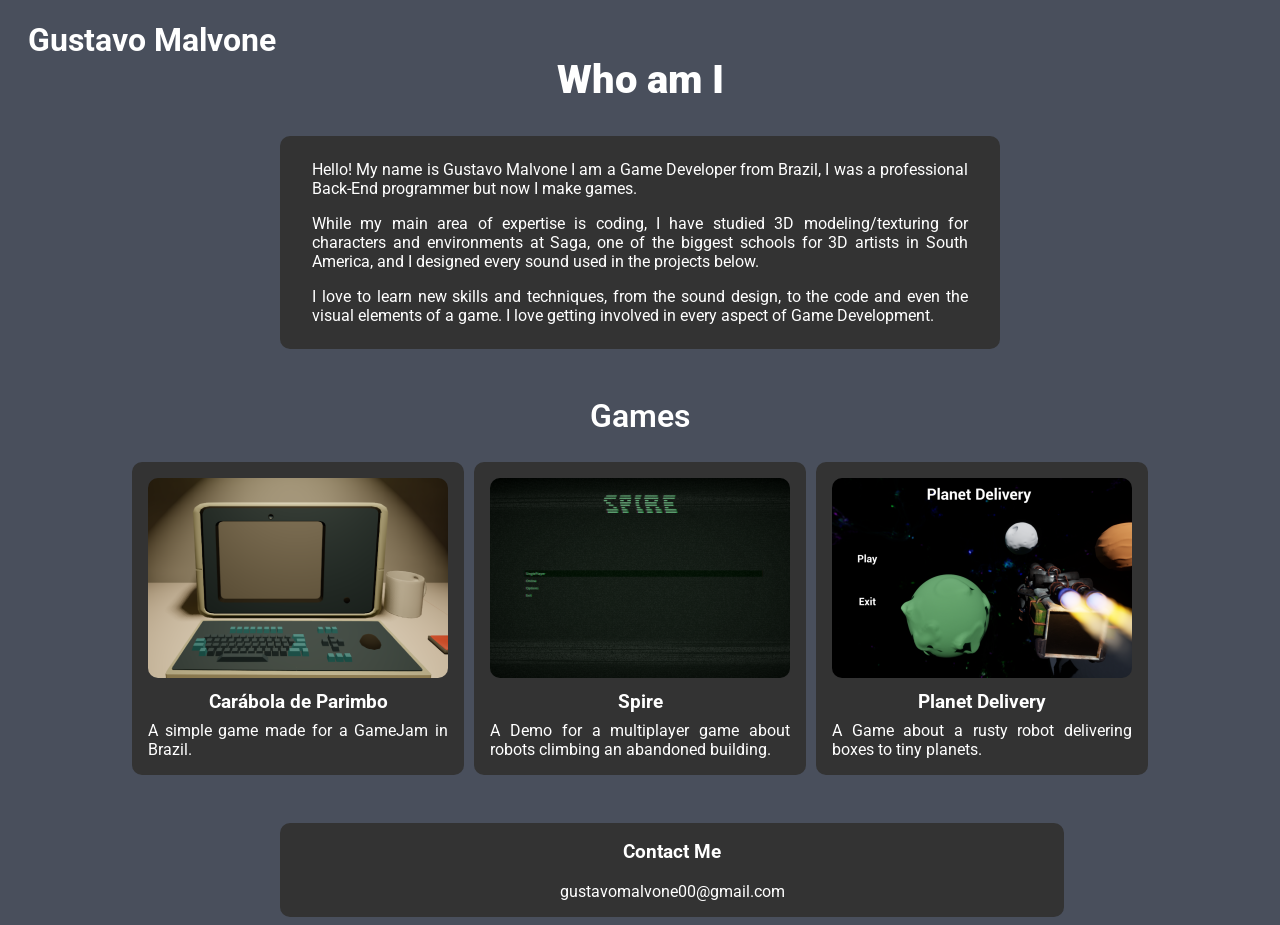
==== index.html @ 4cc210ec "initial commit" ====
<!DOCTYPE html>
<html lang="en">
  <head>
    <link rel="preconnect" href="https://fonts.googleapis.com">
    <link rel="preconnect" href="https://fonts.gstatic.com" crossorigin>
    <link href="https://fonts.googleapis.com/css2?family=League+Gothic&family=Roboto:ital,wght@0,100..900;1,100..900&display=swap" rel="stylesheet">

    <meta charset="UTF-8">
    <meta name="viewport" content="width=device-width, initial-scale=1.0">
    <meta http-equiv="X-UA-Compatible" content="ie=edge">
    <title>Poprtifolio</title>
    <link rel="stylesheet" href="style.css">
  </head>
  <body>
      <header>
          <h1> <a href="index.html">Gustavo Malvone</a> </h1>
      </header>
      <main>
        <div class="content">
            <section>
                  <h1 class="main-heading">Who am I</h1>
                <div  class="text-block">
                    <p>Hello! My name is Gustavo Malvone I am a Game Developer from Brazil, I was a professional Back-End programmer but now I make games.</p>
                    <p>While my main area of expertise is coding, I have studied 3D modeling/texturing for characters and environments at Saga, 
                        one of the biggest schools for 3D artists in South America, and I designed every sound used in the projects below.</p>
                    <p>I love to learn new skills and techniques, from the sound design, to the code and even the visual elements of a game.
                        I love getting involved in every aspect of Game Development.</p>                
                </div>
            </section>
            <section>
                <h2 class="sub-heading">Games</h2>
                <div class="cards">
                <div class="card">
                    <a href="carabola-de-parimbo.html"> 
                        <img
                            src="imgs\Parimbo_card.png"
                            alt="A 3D computer lit from above"
                        />
                        <div class="card-heading">Carábola de Parimbo</div>
                        <div class="card-body">A simple game made for a GameJam in Brazil.</div>
                    </a>
                </div>
                <div class="card">
                    <a href="spire.html"> 
                        <img
                            src="imgs\Spire_card.png"
                            alt="A 3D computer lit from above"
                        />
                        <div class="card-heading">Spire</div>
                        <div class="card-body">A Demo for a multiplayer game about robots climbing an abandoned building.</div>
                    </a>
                </div>
                <div class="card">
                    <a href="planet_delivery.html"> 
                        <img
                            src="imgs\Delivery_card.png"
                            alt="A Game Menu with a ship and planets as a background"
                        />
                        <div class="card-heading">Planet Delivery</div>
                        <div class="card-body">A Game about a rusty robot delivering boxes to tiny planets.</div>
                    </a>
                </div>
                </div>
            </section>
        </div>
        <footer class="contact">
            <h3> Contact Me</h3>
            <p>gustavomalvone00@gmail.com</p>
        </footer>
    </main>
  </body>
</html>
---- style.css ----
/* base */

:root {
    --text-block-color: #333333;
}

body {
    color: white;
    font-family: Roboto, sans-serif;
    background-color: #494f5c;
}

a {
    color: inherit;
    text-decoration: inherit;
}

/* components */

main {
    width: 720px;
    margin: 0 auto;
    text-align:  justify;
    min-height: 98vh;
    display: flex;
    flex-direction: column;
    justify-content: space-between;
}

header {
    position: fixed;
    top: 0;
    width: 100%;
    padding-left: 20px;
}

footer {
    width: 100%;
}

h1.main-heading {
    text-align: center;
    font-weight: 900;
    font-size: 2.5rem;
}

h2.sub-heading {
    text-align: center;
    font-weight: 600;
    font-size: 2rem;
}

section {
    margin: 3rem 0;
}

/* div components */

.text-block {
    background-color: var(--text-block-color);
    padding: 0.5rem 2rem;
    border-radius: 10px;
}

.cards {
    display: flex;
    gap: 10px;
    justify-content: center;
    /* flex-wrap: wrap; */
}

.card {
    background-color: var(--text-block-color);
    padding: 1rem;
    border-radius: 10px;
    display: block;
    max-width: 300px;
    text-align: center;
}

.card img {
    max-width: 300px;
    border-radius: 10px;
}

.card-heading {
    font-size: 1.2rem;
    font-weight: bolder;
    margin: 0.5rem 0;
}

.card-body {
    text-align:  justify;
}

.contact {
    text-align:  center;
    background-color: var(--text-block-color);
    border-radius: 10px;
    padding: 0rem 2rem;
}

.album {
    display: flex;
    justify-content: center;
    flex-wrap: wrap;
    align-items: center;
    row-gap: 50px;
}

.album-item {
    flex-grow: 1;
    display: flex;
    align-items: center;
    justify-content: center;
}

.album-item img {
    max-width: 500px;
    border-radius: 5px;
}

main.album {
    width: 70%;
    margin: 0 auto;
    text-align:  justify;
    min-height: 98vh;
    display: flex;
    flex-direction: column;
    justify-content: space-between;
}

.center {
    display: flex;
    align-items: center;
    justify-content: center;
}

.game-text-small{
    width: 60%;
}
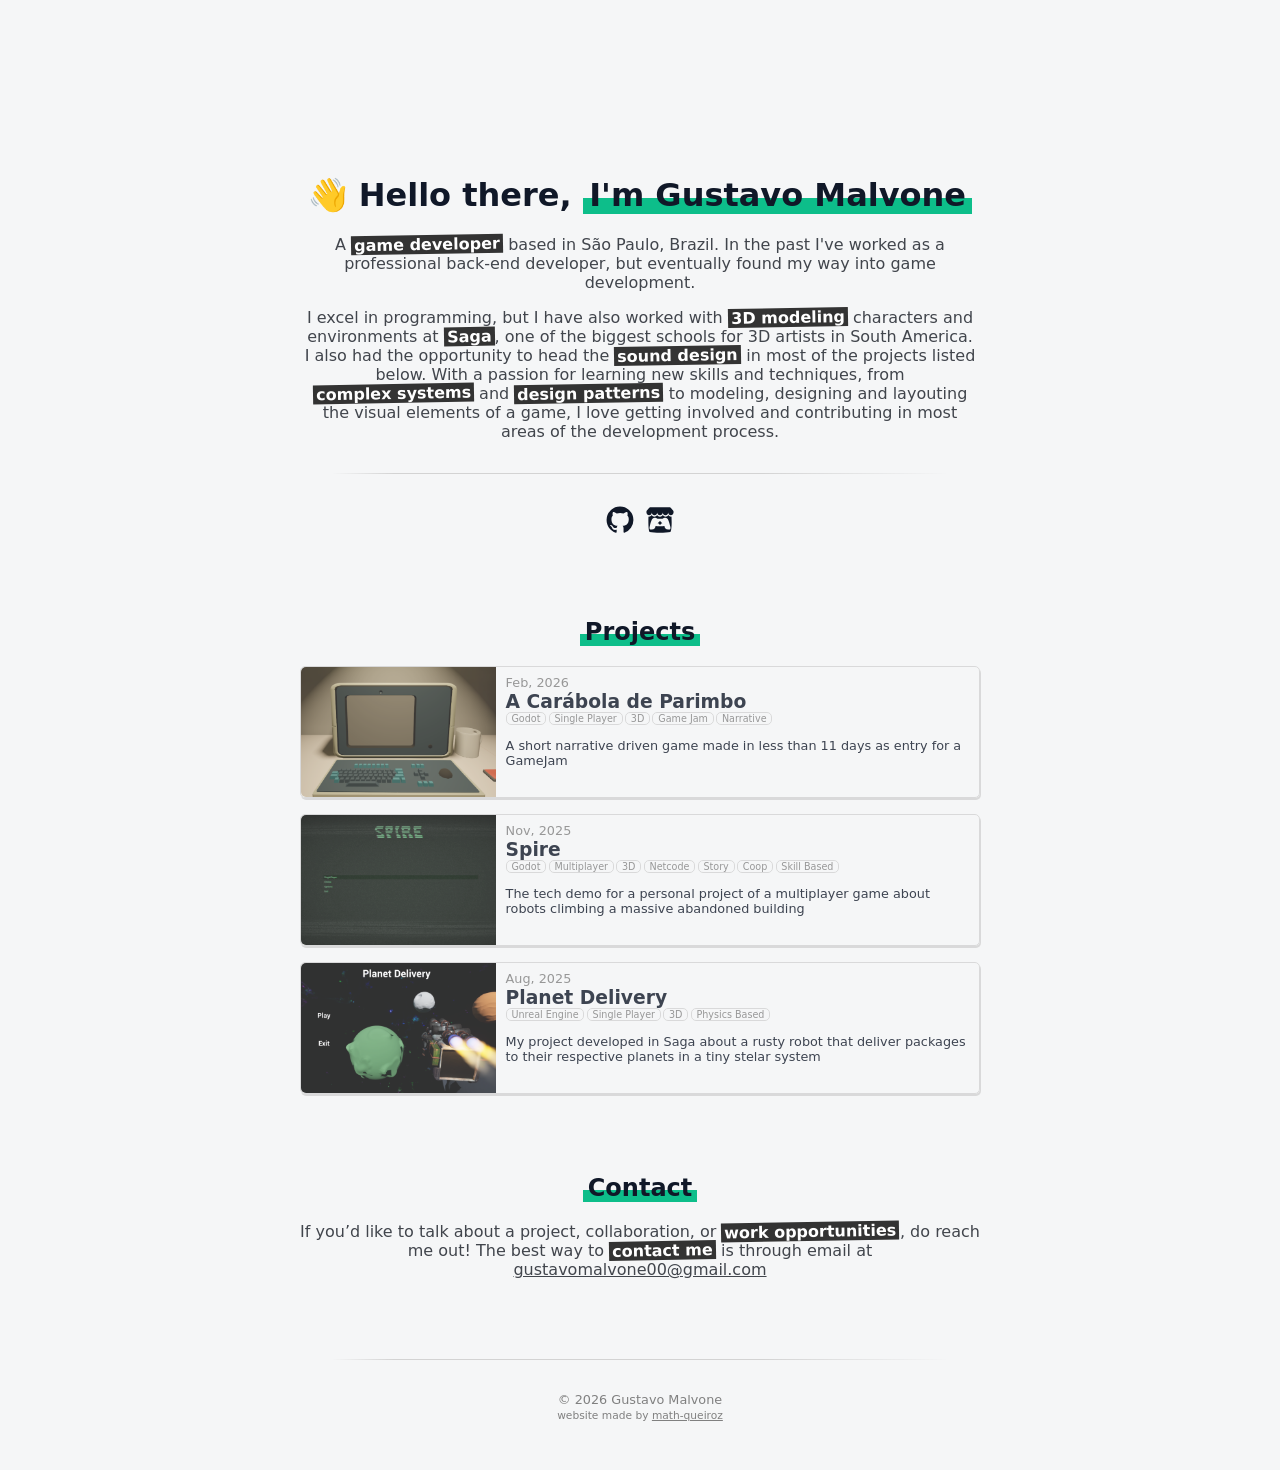
==== commit 16301ad5: "feat: new style made by math-queiroz" ====
--- a/index.html
+++ b/index.html
@@ -1,72 +1,123 @@
 <!DOCTYPE html>
-<html lang="en">
-  <head>
-    <link rel="preconnect" href="https://fonts.googleapis.com">
-    <link rel="preconnect" href="https://fonts.gstatic.com" crossorigin>
-    <link href="https://fonts.googleapis.com/css2?family=League+Gothic&family=Roboto:ital,wght@0,100..900;1,100..900&display=swap" rel="stylesheet">
+<html lang="en-us">
 
-    <meta charset="UTF-8">
-    <meta name="viewport" content="width=device-width, initial-scale=1.0">
-    <meta http-equiv="X-UA-Compatible" content="ie=edge">
-    <title>Poprtifolio</title>
-    <link rel="stylesheet" href="style.css">
-  </head>
-  <body>
-      <header>
-          <h1> <a href="index.html">Gustavo Malvone</a> </h1>
-      </header>
-      <main>
-        <div class="content">
-            <section>
-                  <h1 class="main-heading">Who am I</h1>
-                <div  class="text-block">
-                    <p>Hello! My name is Gustavo Malvone I am a Game Developer from Brazil, I was a professional Back-End programmer but now I make games.</p>
-                    <p>While my main area of expertise is coding, I have studied 3D modeling/texturing for characters and environments at Saga, 
-                        one of the biggest schools for 3D artists in South America, and I designed every sound used in the projects below.</p>
-                    <p>I love to learn new skills and techniques, from the sound design, to the code and even the visual elements of a game.
-                        I love getting involved in every aspect of Game Development.</p>                
-                </div>
-            </section>
-            <section>
-                <h2 class="sub-heading">Games</h2>
-                <div class="cards">
-                <div class="card">
-                    <a href="carabola-de-parimbo.html"> 
-                        <img
-                            src="imgs\Parimbo_card.png"
-                            alt="A 3D computer lit from above"
-                        />
-                        <div class="card-heading">Carábola de Parimbo</div>
-                        <div class="card-body">A simple game made for a GameJam in Brazil.</div>
-                    </a>
-                </div>
-                <div class="card">
-                    <a href="spire.html"> 
-                        <img
-                            src="imgs\Spire_card.png"
-                            alt="A 3D computer lit from above"
-                        />
-                        <div class="card-heading">Spire</div>
-                        <div class="card-body">A Demo for a multiplayer game about robots climbing an abandoned building.</div>
-                    </a>
-                </div>
-                <div class="card">
-                    <a href="planet_delivery.html"> 
-                        <img
-                            src="imgs\Delivery_card.png"
-                            alt="A Game Menu with a ship and planets as a background"
-                        />
-                        <div class="card-heading">Planet Delivery</div>
-                        <div class="card-body">A Game about a rusty robot delivering boxes to tiny planets.</div>
-                    </a>
-                </div>
-                </div>
-            </section>
+<head>
+  <meta charset="UTF-8">
+  <meta name="viewport" content="width=device-width, initial-scale=1">
+  <title>Gustavo Malvone | Game Developer</title>
+  <meta property="og:title" content="Gustavo Malvone | Game Developer">
+  <meta property="og:description" content="Portfolio of Gustavo Malvone, a game developer.">
+  <meta property="og:type" content="website">
+  <meta property="og:url" content="https://gustavo-malvone.github.io/portifolio">
+  <link href="style.css" rel="stylesheet">
+  <link rel="icon" type="image/png" href="favicon.png">
+</head>
+
+<body>
+  <div class="content">
+    <div class="summary">
+      <h1><span class="wave">👋</span> Hello there, <span class="partial-underline">I'm Gustavo Malvone</span></h2>
+        <div class="light-dim">
+          <p>A <span class="highlight">game developer</span> based in São Paulo, Brazil. In the past I've worked as a
+            professional back-end developer, but eventually found my way into game development.</p>
+          <p>I excel in programming, but I have also worked with <span class="highlight">3D modeling</span> characters
+            and environments at <span class="highlight">Saga</span>, one of the biggest schools for 3D artists in South
+            America.<br>I also had the opportunity to head the <span class="highlight">sound design</span> in most of
+            the projects listed below. With a passion for learning new skills and techniques, from <span
+              class="highlight">complex systems</span> and <span class="highlight">design patterns</span> to modeling,
+            designing and layouting the visual elements of a game, I love getting involved and contributing in most
+            areas of the development process.</p>
         </div>
-        <footer class="contact">
-            <h3> Contact Me</h3>
-            <p>gustavomalvone00@gmail.com</p>
-        </footer>
-    </main>
-  </body>
+    </div>
+    <div class="separator"></div>
+    <div class="social-icons">
+      <a href="https://github.com/Gustavo-Malvone" target="_blank" style="display:inline-block;margin-right:8px;">
+        <svg xmlns="http://www.w3.org/2000/svg" viewBox="0 0 24 24" width="28" height="28" fill="currentColor">
+          <path
+            d="M12 .5A11.5 11.5 0 0 0 .5 12c0 5.08 3.29 9.39 7.86 10.91.57.1.78-.25.78-.55v-2.02 c-3.2.7-3.88-1.54-3.88-1.54-.53-1.34-1.3-1.7-1.3-1.7-1.06-.72.08-.71.08-.71 1.17.08 1.78 1.2 1.78 1.2 1.04 1.78 2.72 1.26 3.38.97.1-.76.41-1.26.74-1.55 -2.56-.29-5.26-1.28-5.26-5.71 0-1.26.45-2.3 1.2-3.11-.12-.29-.52-1.46.11-3.04 0 0 .98-.31 3.2 1.19a11.1 11.1 0 0 1 5.82 0c2.21-1.5 3.2-1.19 3.2-1.19.63 1.58.23 2.75.11 3.04 .75.81 1.2 1.85 1.2 3.11 0 4.44-2.7 5.42-5.27 5.7.42.36.79 1.07.79 2.17v3.22 c0 .31.2.66.79.55A11.52 11.52 0 0 0 23.5 12 11.5 11.5 0 0 0 12 .5z" />
+        </svg>
+      </a>
+      <a href="https://thatnyanguy.itch.io" target="_blank" style="display:inline-block;">
+        <svg xmlns="http://www.w3.org/2000/svg" viewBox="4 4 24 24" width="28" height="28" fill="currentColor">
+          <g id="SVGRepo_bgCarrier" stroke-width="0"></g>
+          <g id="SVGRepo_tracerCarrier" stroke-linecap="round" stroke-linejoin="round"></g>
+          <g id="SVGRepo_iconCarrier">
+            <path
+              d="M 16 5 C 12.748 5 8.3121094 5.0508594 7.4121094 5.1308594 C 6.4021094 5.7368594 4.4028125 8.0309531 4.3828125 8.6269531 L 4.3828125 9.6269531 C 4.3828125 10.889953 5.5657188 12 6.6367188 12 C 7.9197187 12 8.9902344 10.929969 8.9902344 9.6679688 C 8.9902344 10.929969 10.0305 12 11.3125 12 C 12.6055 12 13.605469 10.930969 13.605469 9.6679688 C 13.605469 10.929969 14.695281 12 15.988281 12 L 16.009766 12 C 17.302766 12 18.392578 10.930969 18.392578 9.6679688 C 18.392578 10.929969 19.402547 12 20.685547 12 C 21.968547 12 23.009766 10.930969 23.009766 9.6679688 C 23.009766 10.929969 24.080281 12 25.363281 12 C 26.434281 12 27.615234 10.889953 27.615234 9.6269531 L 27.615234 8.6269531 C 27.595234 8.0309531 25.595938 5.7368594 24.585938 5.1308594 C 21.443938 5.0198594 19.252 5 16 5 z M 13.550781 11.742188 C 12.497781 13.552188 9.8523125 13.573906 8.8203125 11.753906 C 8.1903125 12.845906 6.7642969 13.267547 6.1542969 13.060547 C 5.9762969 14.959547 5.8534844 24.70875 7.1464844 26.34375 C 10.943484 27.22875 21.164516 27.20975 24.853516 26.34375 C 26.348516 24.81975 26.013703 14.821547 25.845703 13.060547 C 25.235703 13.267547 23.809453 12.845906 23.189453 11.753906 C 22.146453 13.573906 19.501219 13.552188 18.449219 11.742188 C 18.124219 12.332187 17.367 13.109375 16 13.109375 C 14.997 13.148375 14.051781 12.607187 13.550781 11.742188 z M 11.419922 14 C 12.219922 14 12.950078 14.000469 13.830078 14.980469 C 15.280078 14.830469 16.719922 14.830469 18.169922 14.980469 C 19.059922 14.010469 19.780078 14.009766 20.580078 14.009766 C 23.160078 14.009766 23.780937 17.819609 24.710938 21.099609 C 25.550938 24.149609 24.429062 24.230469 23.039062 24.230469 C 20.969062 24.150469 19.820313 22.650625 19.820312 21.140625 C 17.890313 21.460625 14.809688 21.580625 12.179688 21.140625 C 12.179688 22.650625 11.030938 24.150469 8.9609375 24.230469 C 7.5709375 24.230469 6.4490625 24.149609 7.2890625 21.099609 C 8.2190625 17.799609 8.8399219 14.009766 11.419922 14.009766 L 11.419922 14 z M 16 16.876953 C 16 16.876953 14.306 18.439375 14 18.984375 L 15.107422 18.943359 L 15.107422 19.910156 C 15.107422 19.968156 15.926 19.917969 16 19.917969 C 16.447 19.934969 16.892578 19.951156 16.892578 19.910156 L 16.892578 18.943359 L 18 18.984375 C 17.694 18.438375 16 16.876953 16 16.876953 z">
+            </path>
+          </g>
+        </svg>
+      </a>
+    </div>
+
+    <section>
+      <h2><span class="partial-underline">Projects</span></h2>
+      <a class="project-card" href="carabola-de-parimbo.html">
+        <img src="imgs/Parimbo_card.png" height="100%" width="auto" />
+        <div class="project-card-body">
+          <small class="dim">Feb, 2026</small>
+          <h3 style="margin:0;">A Carábola de Parimbo</h3>
+          <div class="tags">
+            <span class="tag">Godot</span>
+            <span class="tag">Single Player</span>
+            <span class="tag">3D</span>
+            <span class="tag">Game Jam</span>
+            <span class="tag">Narrative</span>
+          </div>
+          <p>A short narrative driven game made in less than 11 days as entry for a GameJam</p>
+        </div>
+      </a>
+      <a class="project-card" href="spire.html">
+        <img src="imgs/Spire_card.png" height="100%" width="auto" />
+        <div class="project-card-body">
+          <small class="dim">Nov, 2025</small>
+          <h3 style="margin:0;">Spire</h3>
+          <div class="tags">
+            <span class="tag">Godot</span>
+            <span class="tag">Multiplayer</span>
+            <span class="tag">3D</span>
+            <span class="tag">Netcode</span>
+            <span class="tag">Story</span>
+            <span class="tag">Coop</span>
+            <span class="tag">Skill Based</span>
+          </div>
+          <p>The tech demo for a personal project of a multiplayer game about robots climbing a massive abandoned
+            building</p>
+        </div>
+      </a>
+      <a class="project-card" href="planet_delivery.html">
+        <img src="imgs/Delivery_card.png" height="100%" width="auto" />
+        <div class="project-card-body">
+          <small class="dim">Aug, 2025</small>
+          <h3 style="margin:0;">Planet Delivery</h3>
+          <div class="tags">
+            <span class="tag">Unreal Engine</span>
+            <span class="tag">Single Player</span>
+            <span class="tag">3D</span>
+            <span class="tag">Physics Based</span>
+          </div>
+          <p>My project developed in Saga about a rusty robot that deliver packages to their respective planets in a
+            tiny stelar system</p>
+        </div>
+      </a>
+    </section>
+    <section>
+      <h2><span class="partial-underline">Contact</span></h2>
+      <p class="light-dim">
+        If you’d like to talk about a project, collaboration, or <span class="highlight">work opportunities</span>, do
+        reach me out! The best way to <span class="highlight">contact me</span> is through email at <a
+          href="mailto:gustavomalvone00@gmail.com"><u>gustavomalvone00@gmail.com</u></a>
+      </p>
+    </section>
+    <section>
+      <div class="separator"></div>
+      <footer class="dim">
+        © <span id="year"></span> Gustavo Malvone<br>
+        <small>website made by <a href="https://github.com/math-queiroz" target="_blank"><u>math-queiroz</u></a></small>
+      </footer>
+      <script>document.querySelector("#year").innerText = new Date().getFullYear()</script>
+    </section>
+  </div>
+</body>
+
 </html>
--- a/style.css
+++ b/style.css
@@ -1,141 +1,181 @@
 /* base */
-
 :root {
-    --text-block-color: #333333;
+  --primary-color: #0DBE8A;
+  --anchor-color: #0DBE8A;
 }
 
 body {
-    color: white;
-    font-family: Roboto, sans-serif;
-    background-color: #494f5c;
+  background-color: #f5f6f7;
+  color: #101828;
+  margin: 0;
+  font-family: ui-sans-serif, system-ui, sans-serif, "Apple Color Emoji", "Segoe UI Emoji", "Segoe UI Symbol", "Noto Color Emoji";
+
+  ::selection {
+    background-color: hsl(from var(--primary-color) h s l / 25%);
+  }
 }
 
 a {
-    color: inherit;
-    text-decoration: inherit;
+  color: inherit;
+  text-decoration: none;
 }
 
-/* components */
-
-main {
-    width: 720px;
-    margin: 0 auto;
-    text-align:  justify;
-    min-height: 98vh;
-    display: flex;
-    flex-direction: column;
-    justify-content: space-between;
+/* main page */
+.content {
+  width: min(680px, max(100vw, 320px));
+  margin: 0 auto;
+  padding: 1rem;
 }
 
-header {
-    position: fixed;
-    top: 0;
-    width: 100%;
-    padding-left: 20px;
+section {
+  margin-top: 5rem;
+  text-align: center;
+}
+
+span.wave {
+  display: inline-block;
+  animation-name: wave;
+  animation-duration: 0.5s;
+  animation-iteration-count: 1;
+  animation-fill-mode: forwards;
+}
+
+@keyframes wave {
+  0% { transform: rotate(0deg); }
+  25% { transform: scale(1.3) rotate(40deg); }
+  75% { transform: scale(0.9) rotate(-5deg); }
+  100% { transform: scale(1); }
+}
+
+span.partial-underline {
+  padding:0 .2em;
+  box-shadow: inset 0 -.5em var(--primary-color);
+}
+
+.summary {
+  text-align: center;
+  margin-top: 10rem;
+}
+
+.light-dim {
+  color: #41454c;
+}
+
+span.highlight {
+  display: inline-block;
+  color: white;
+  background-color: #333;
+  transform: rotate(-1deg);
+  transition: transform .1s;
+  padding: 0 0.2rem;
+  font-weight: 700;
+  user-select: all;
+}
+
+span.highlight:hover {
+  transform: rotate(1deg);
+  cursor: grab;
+}
+
+span.highlight:active {
+  transform: rotate(-1deg);
+  cursor: grabbing;
+}
+
+.social-icons {
+  width: 100%;
+  display: flex;
+  gap: 0.2rem;
+  justify-content: center;
+  margin: 2rem 0;
+}
+
+.social-icons a:hover, .social-icons a:focus-visible {
+  color: var(--anchor-color);
+  transition: all 0.2s;
+  transform: scale(1.1);
+}
+
+.separator {
+  margin: 2rem;
+  border-top: 1px solid lightgray;
+  mask-image: linear-gradient(to right, transparent, black 10%, black 70%, transparent);
+}
+
+.project-card {
+  display: flex;
+  height: 130px;
+  border: solid 1px lightgray;
+  border-radius: 5px;
+  box-shadow: 1px 2px lightgray;
+  margin-bottom: 1rem;
+  opacity: 0.8;
+  transition: all 0.2s;
+}
+
+.project-card:hover, .project-card:focus-visible {
+  opacity: 1;
+  transform: scale(1.05);
+}
+
+.project-card img {
+  border-radius: 5px 0 0 5px;
+}
+
+.project-card-body {
+  text-align: left;
+  width: 100%;
+  padding: 0.3rem 0.6rem;
+}
+
+.project-card-body p {
+  font-size: 0.8rem;
+  margin-bottom: 0;
+}
+
+.dim {
+  color: gray;
+  font-size: 0.8rem;
+}
+
+.tags {
+  display: flex;
+  gap: 0.15rem;
+}
+
+.tag {
+  color: gray;
+  padding: 0 0.3rem;
+  border: 1px solid lightgray;
+  border-radius: 5px;
+  font-size: 0.6rem;
 }
 
 footer {
-    width: 100%;
+  margin: 2rem 0;
 }
 
-h1.main-heading {
-    text-align: center;
-    font-weight: 900;
-    font-size: 2.5rem;
+/* content pages */
+.photos {
+  display: flex;
+  gap: 1rem;
+  flex-wrap: wrap;
+  flex-direction: row;
 }
 
-h2.sub-heading {
-    text-align: center;
-    font-weight: 600;
-    font-size: 2rem;
+.photos img {
+  width: 48%;
+  border-radius: 10px;
+  box-shadow: 1px 2px lightgray;
 }
 
-section {
-    margin: 3rem 0;
+section.project-section {
+  margin-top: 3rem;
 }
 
-/* div components */
-
-.text-block {
-    background-color: var(--text-block-color);
-    padding: 0.5rem 2rem;
-    border-radius: 10px;
-}
-
-.cards {
-    display: flex;
-    gap: 10px;
-    justify-content: center;
-    /* flex-wrap: wrap; */
-}
-
-.card {
-    background-color: var(--text-block-color);
-    padding: 1rem;
-    border-radius: 10px;
-    display: block;
-    max-width: 300px;
-    text-align: center;
-}
-
-.card img {
-    max-width: 300px;
-    border-radius: 10px;
-}
-
-.card-heading {
-    font-size: 1.2rem;
-    font-weight: bolder;
-    margin: 0.5rem 0;
-}
-
-.card-body {
-    text-align:  justify;
-}
-
-.contact {
-    text-align:  center;
-    background-color: var(--text-block-color);
-    border-radius: 10px;
-    padding: 0rem 2rem;
-}
-
-.album {
-    display: flex;
-    justify-content: center;
-    flex-wrap: wrap;
-    align-items: center;
-    row-gap: 50px;
-}
-
-.album-item {
-    flex-grow: 1;
-    display: flex;
-    align-items: center;
-    justify-content: center;
-}
-
-.album-item img {
-    max-width: 500px;
-    border-radius: 5px;
-}
-
-main.album {
-    width: 70%;
-    margin: 0 auto;
-    text-align:  justify;
-    min-height: 98vh;
-    display: flex;
-    flex-direction: column;
-    justify-content: space-between;
-}
-
-.center {
-    display: flex;
-    align-items: center;
-    justify-content: center;
-}
-
-.game-text-small{
-    width: 60%;
-}
+.content-title {
+  display: flex;
+  gap: 0.8rem;
+  justify-content: center;
+  align-items: center;
+}
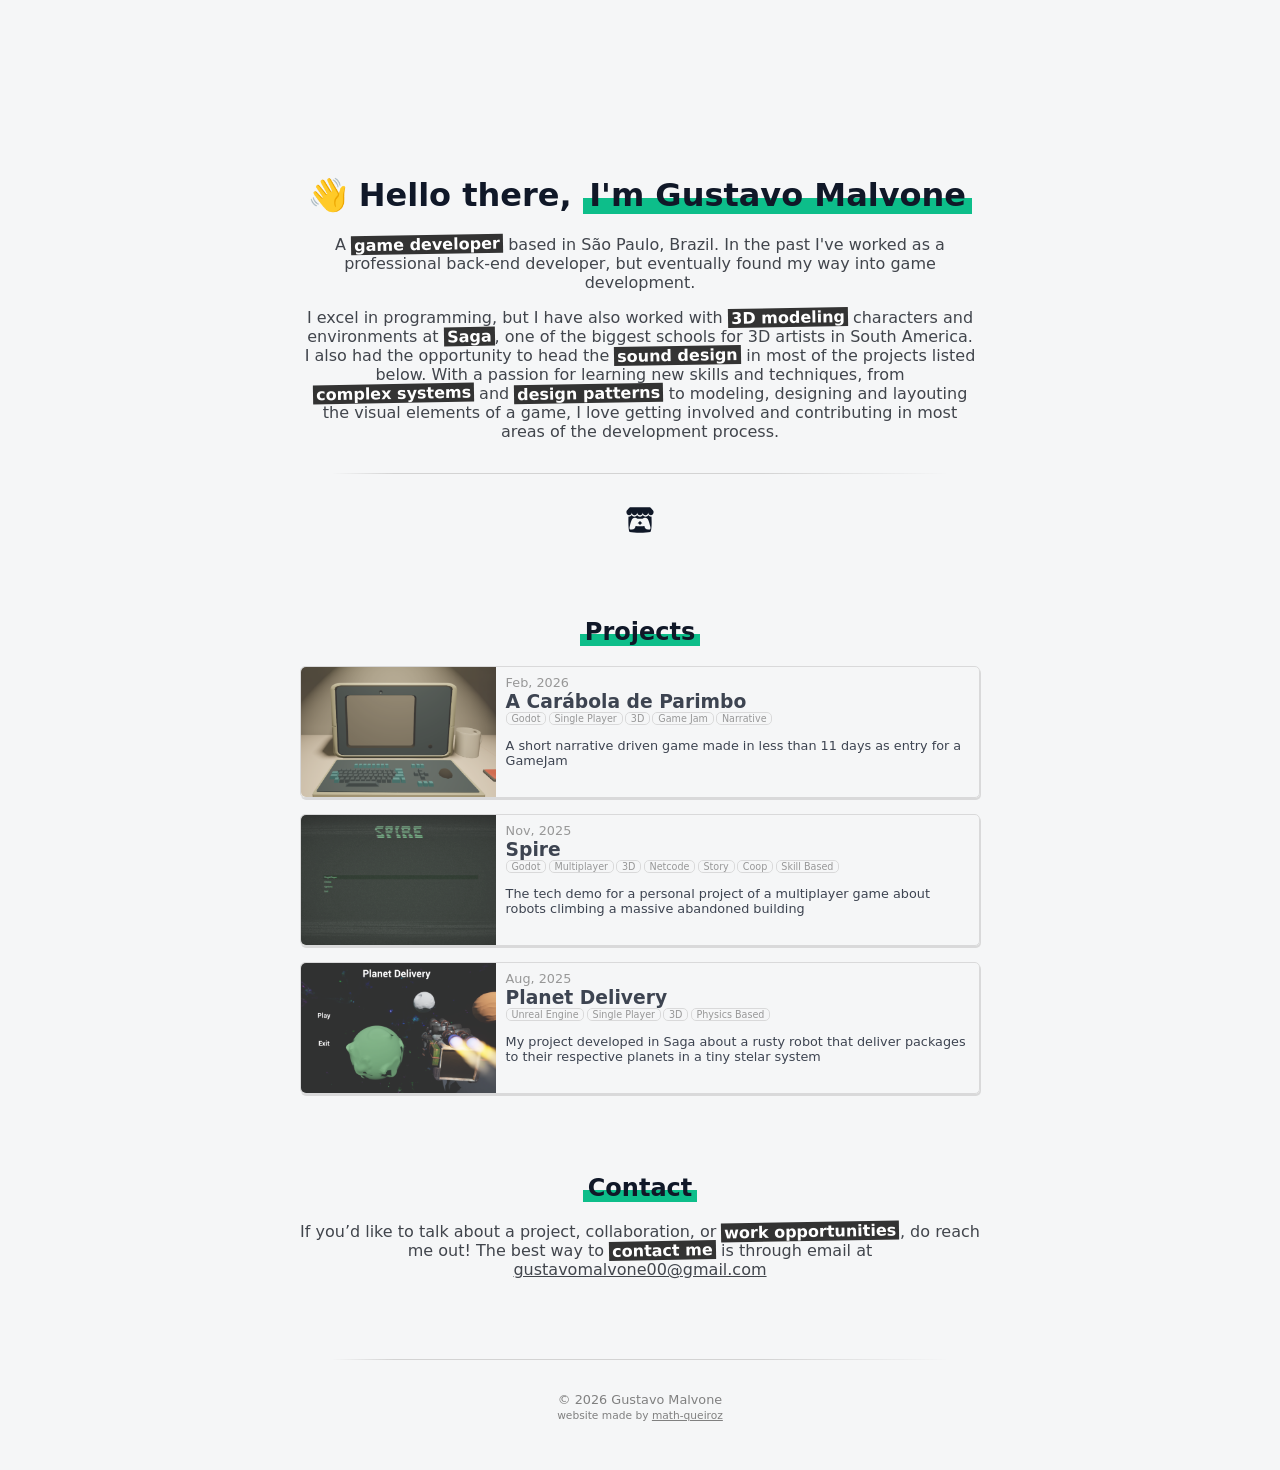
==== commit b1698942: "feat: removed github link and added separators in games" ====
--- a/index.html
+++ b/index.html
@@ -31,12 +31,12 @@
     </div>
     <div class="separator"></div>
     <div class="social-icons">
-      <a href="https://github.com/Gustavo-Malvone" target="_blank" style="display:inline-block;margin-right:8px;">
+      <!-- <a href="https://github.com/Gustavo-Malvone" target="_blank" style="display:inline-block;margin-right:8px;">
         <svg xmlns="http://www.w3.org/2000/svg" viewBox="0 0 24 24" width="28" height="28" fill="currentColor">
           <path
             d="M12 .5A11.5 11.5 0 0 0 .5 12c0 5.08 3.29 9.39 7.86 10.91.57.1.78-.25.78-.55v-2.02 c-3.2.7-3.88-1.54-3.88-1.54-.53-1.34-1.3-1.7-1.3-1.7-1.06-.72.08-.71.08-.71 1.17.08 1.78 1.2 1.78 1.2 1.04 1.78 2.72 1.26 3.38.97.1-.76.41-1.26.74-1.55 -2.56-.29-5.26-1.28-5.26-5.71 0-1.26.45-2.3 1.2-3.11-.12-.29-.52-1.46.11-3.04 0 0 .98-.31 3.2 1.19a11.1 11.1 0 0 1 5.82 0c2.21-1.5 3.2-1.19 3.2-1.19.63 1.58.23 2.75.11 3.04 .75.81 1.2 1.85 1.2 3.11 0 4.44-2.7 5.42-5.27 5.7.42.36.79 1.07.79 2.17v3.22 c0 .31.2.66.79.55A11.52 11.52 0 0 0 23.5 12 11.5 11.5 0 0 0 12 .5z" />
         </svg>
-      </a>
+      </a> -->
       <a href="https://thatnyanguy.itch.io" target="_blank" style="display:inline-block;">
         <svg xmlns="http://www.w3.org/2000/svg" viewBox="4 4 24 24" width="28" height="28" fill="currentColor">
           <g id="SVGRepo_bgCarrier" stroke-width="0"></g>
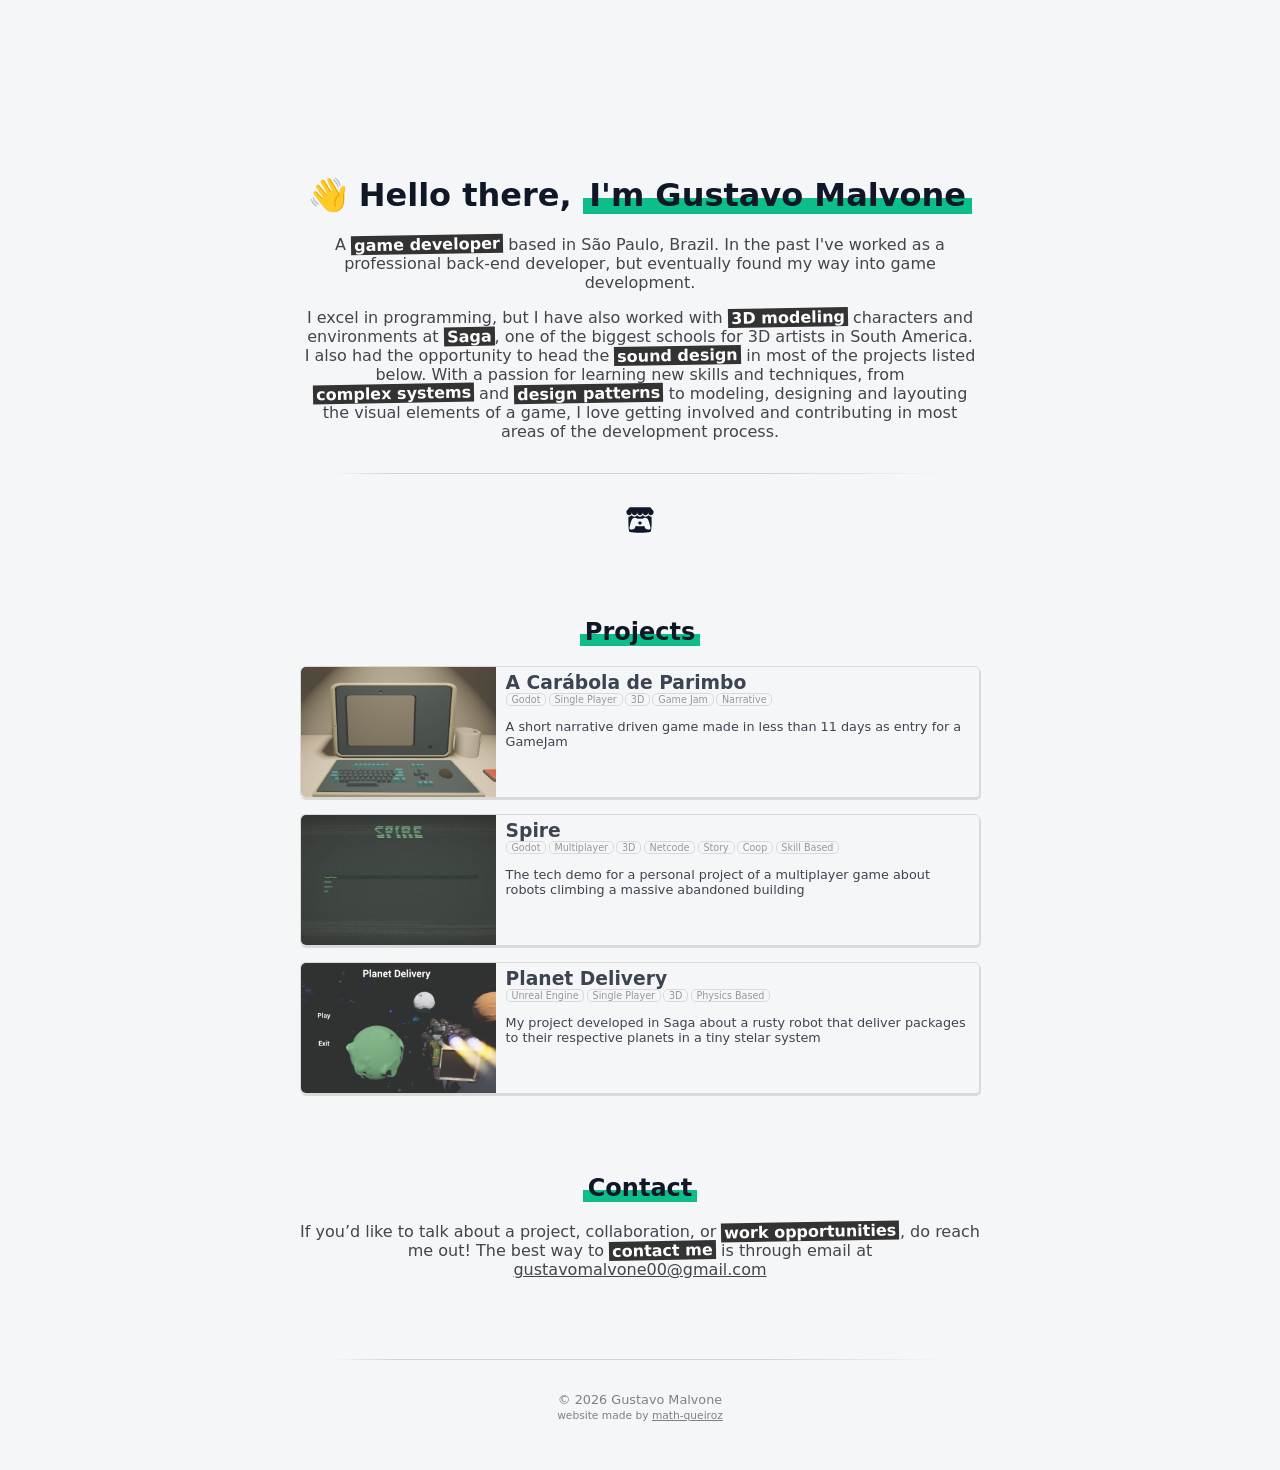
==== commit 03a904c1: "fix: removed index projects date" ====
--- a/index.html
+++ b/index.html
@@ -55,7 +55,6 @@
       <a class="project-card" href="carabola-de-parimbo.html">
         <img src="imgs/Parimbo_card.png" height="100%" width="auto" />
         <div class="project-card-body">
-          <small class="dim">Feb, 2026</small>
           <h3 style="margin:0;">A Carábola de Parimbo</h3>
           <div class="tags">
             <span class="tag">Godot</span>
@@ -70,7 +69,6 @@
       <a class="project-card" href="spire.html">
         <img src="imgs/Spire_card.png" height="100%" width="auto" />
         <div class="project-card-body">
-          <small class="dim">Nov, 2025</small>
           <h3 style="margin:0;">Spire</h3>
           <div class="tags">
             <span class="tag">Godot</span>
@@ -88,7 +86,6 @@
       <a class="project-card" href="planet_delivery.html">
         <img src="imgs/Delivery_card.png" height="100%" width="auto" />
         <div class="project-card-body">
-          <small class="dim">Aug, 2025</small>
           <h3 style="margin:0;">Planet Delivery</h3>
           <div class="tags">
             <span class="tag">Unreal Engine</span>
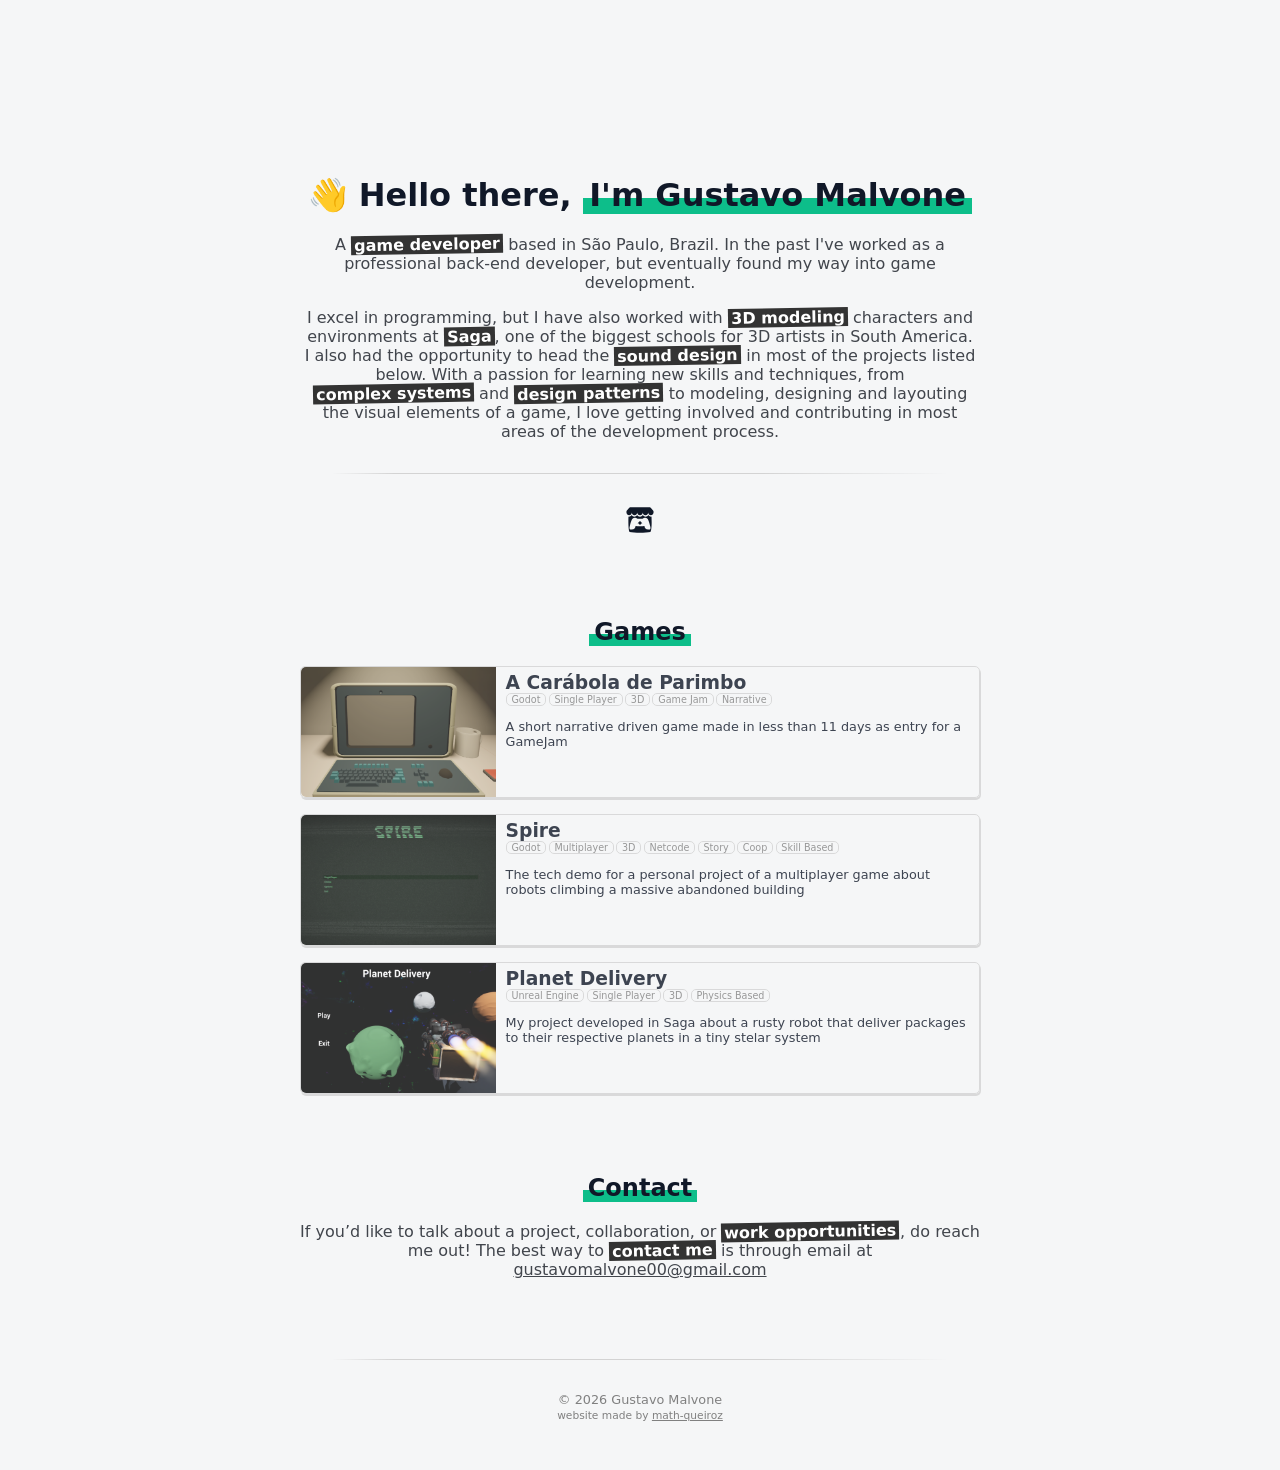
==== commit fc945f33: "feat: change projects title to games in index" ====
--- a/index.html
+++ b/index.html
@@ -51,7 +51,7 @@
     </div>
 
     <section>
-      <h2><span class="partial-underline">Projects</span></h2>
+      <h2><span class="partial-underline">Games</span></h2>
       <a class="project-card" href="carabola-de-parimbo.html">
         <img src="imgs/Parimbo_card.png" height="100%" width="auto" />
         <div class="project-card-body">
